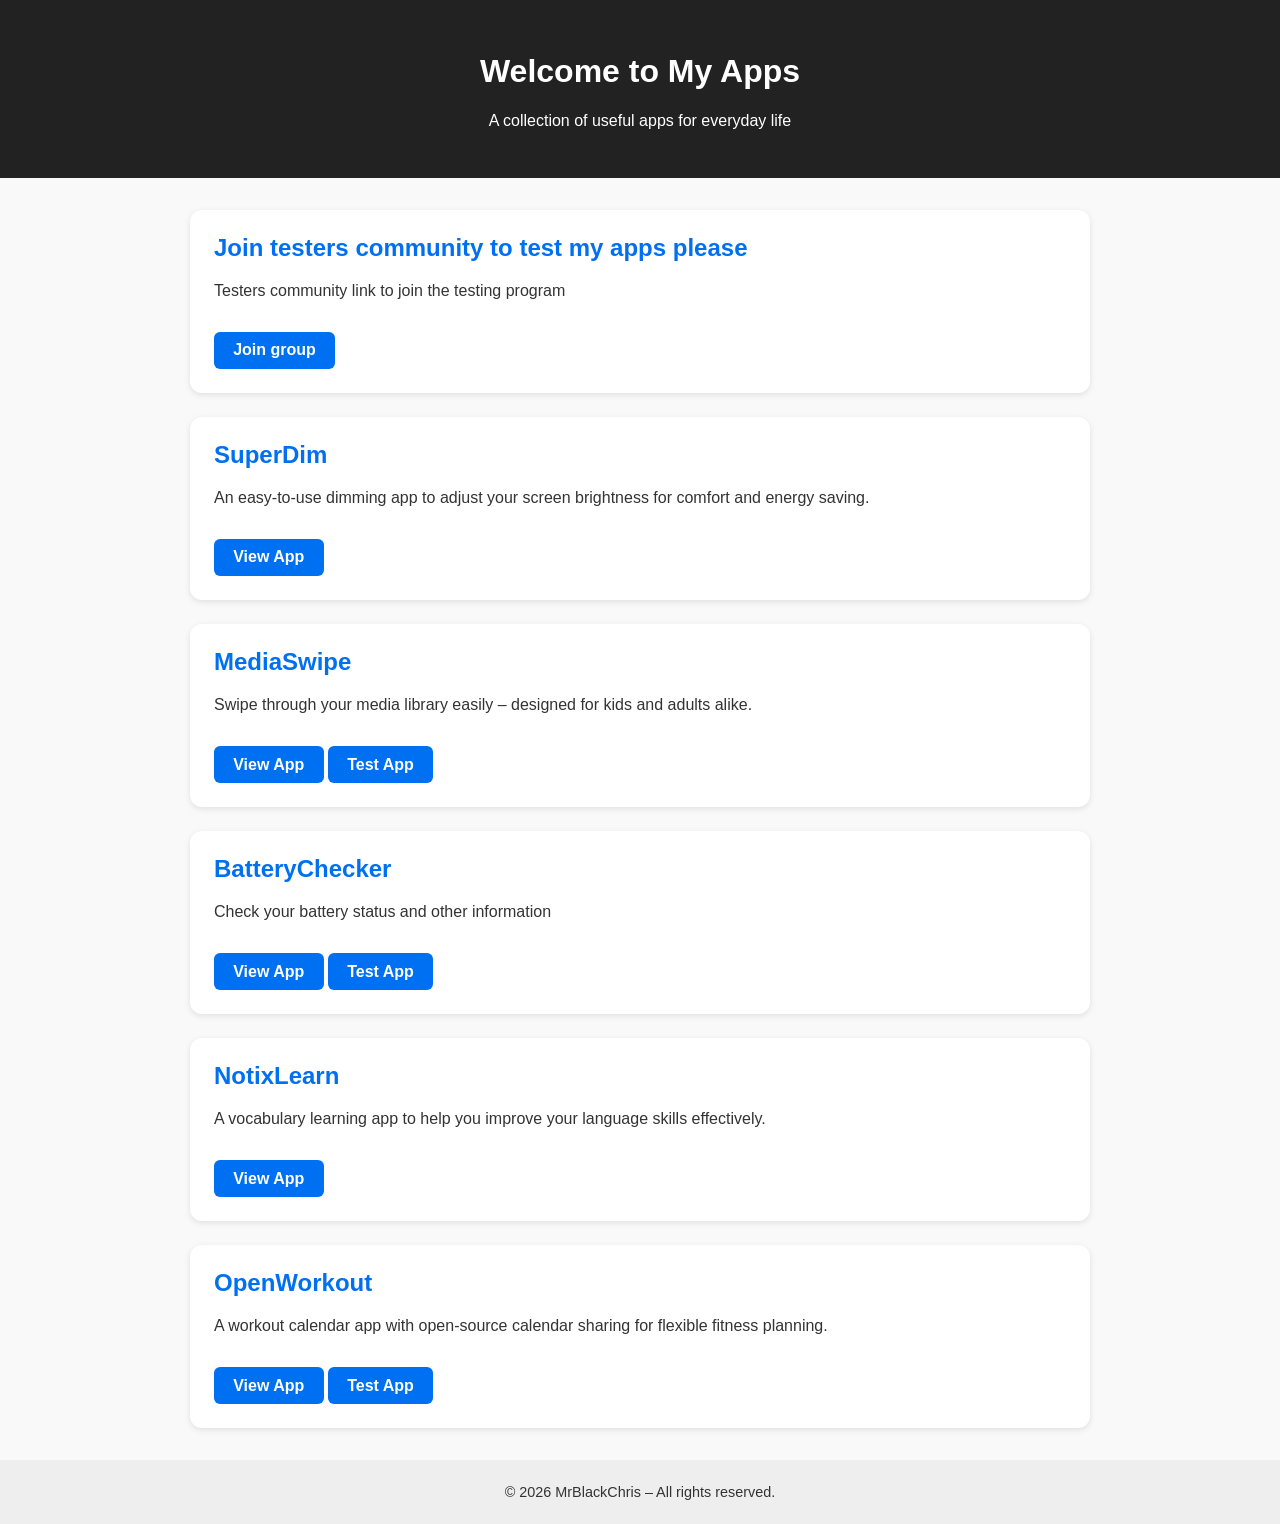
==== index.html @ f2c37a49 "Updated links" ====
<!DOCTYPE html>
<html lang="en">
<head>
  <meta charset="UTF-8">
  <meta name="viewport" content="width=device-width, initial-scale=1.0">
  <title>MrBlackChris Apps</title>
  <style>
    body {
      font-family: Arial, sans-serif;
      margin: 0;
      padding: 0;
      background: #f9f9f9;
      color: #333;
    }
    header {
      background: #222;
      color: white;
      text-align: center;
      padding: 2rem 1rem;
    }
    main {
      max-width: 900px;
      margin: 2rem auto;
      padding: 0 1rem;
    }
    .app {
      background: white;
      border-radius: 12px;
      padding: 1.5rem;
      margin-bottom: 1.5rem;
      box-shadow: 0 2px 6px rgba(0,0,0,0.1);
    }
    .app h2 {
      margin-top: 0;
      color: #0070f3;
    }
    a.button {
      display: inline-block;
      margin-top: 1rem;
      padding: 0.6rem 1.2rem;
      background: #0070f3;
      color: white;
      text-decoration: none;
      border-radius: 6px;
      font-weight: bold;
      transition: background 0.3s;
    }
    a.button:hover {
      background: #0057c2;
    }
    footer {
      text-align: center;
      padding: 1.5rem;
      margin-top: 2rem;
      font-size: 0.9rem;
      background: #eee;
    }
  </style>
</head>
<body>
  <header>
    <h1>Welcome to My Apps</h1>
    <p>A collection of useful apps for everyday life</p>
  </header>
  <main>
    <div class="app">
      <h2>Join testers community to test my apps please</h2>
      <p>Testers community link to join the testing program</p>
      <a class="button" href="https://groups.google.com/g/testers-community" target="_blank">Join group</a>
    </div>
    
    <div class="app">
      <h2>SuperDim</h2>
      <p>An easy-to-use dimming app to adjust your screen brightness for comfort and energy saving.</p>
      <a class="button" href="https://play.google.com/store/apps/details?id=com.superdim" target="_blank">View App</a>
    </div>

    <div class="app">
      <h2>MediaSwipe</h2>
      <p>Swipe through your media library easily – designed for kids and adults alike.</p>
      <a class="button" href="https://play.google.com/store/apps/details?id=com.mediaswipe" target="_blank">View App</a>
      <a class="button" href="https://play.google.com/apps/testing/com.mediaswipe" target="_blank">Test App</a>
    </div>

    <div class="app">
      <h2>BatteryChecker</h2>
      <p>Check your battery status and other information</p>
      <a class="button" href="https://play.google.com/store/apps/details?id=de.batterychecker" target="_blank">View App</a>
      <a class="button" href="https://play.google.com/apps/testing/de.batterychecker" target="_blank">Test App</a>
    </div>

    <div class="app">
      <h2>NotixLearn</h2>
      <p>A vocabulary learning app to help you improve your language skills effectively.</p>
      <a class="button" href="https://play.google.com/store/apps/details?id=com.notixlearn.app" target="_blank">View App</a>
    </div>

    <div class="app">
      <h2>OpenWorkout</h2>
      <p>A workout calendar app with open-source calendar sharing for flexible fitness planning.</p>
      <a class="button" href="https://play.google.com/store/apps/details?id=com.openworkout.app" target="_blank">View App</a>
      <a class="button" href="https://play.google.com/apps/testing/com.openworkout.app">Test App</a>
    </div>
    
  </main>
  <footer>
    &copy; 2026 MrBlackChris – All rights reserved.
  </footer>
</body>
</html>
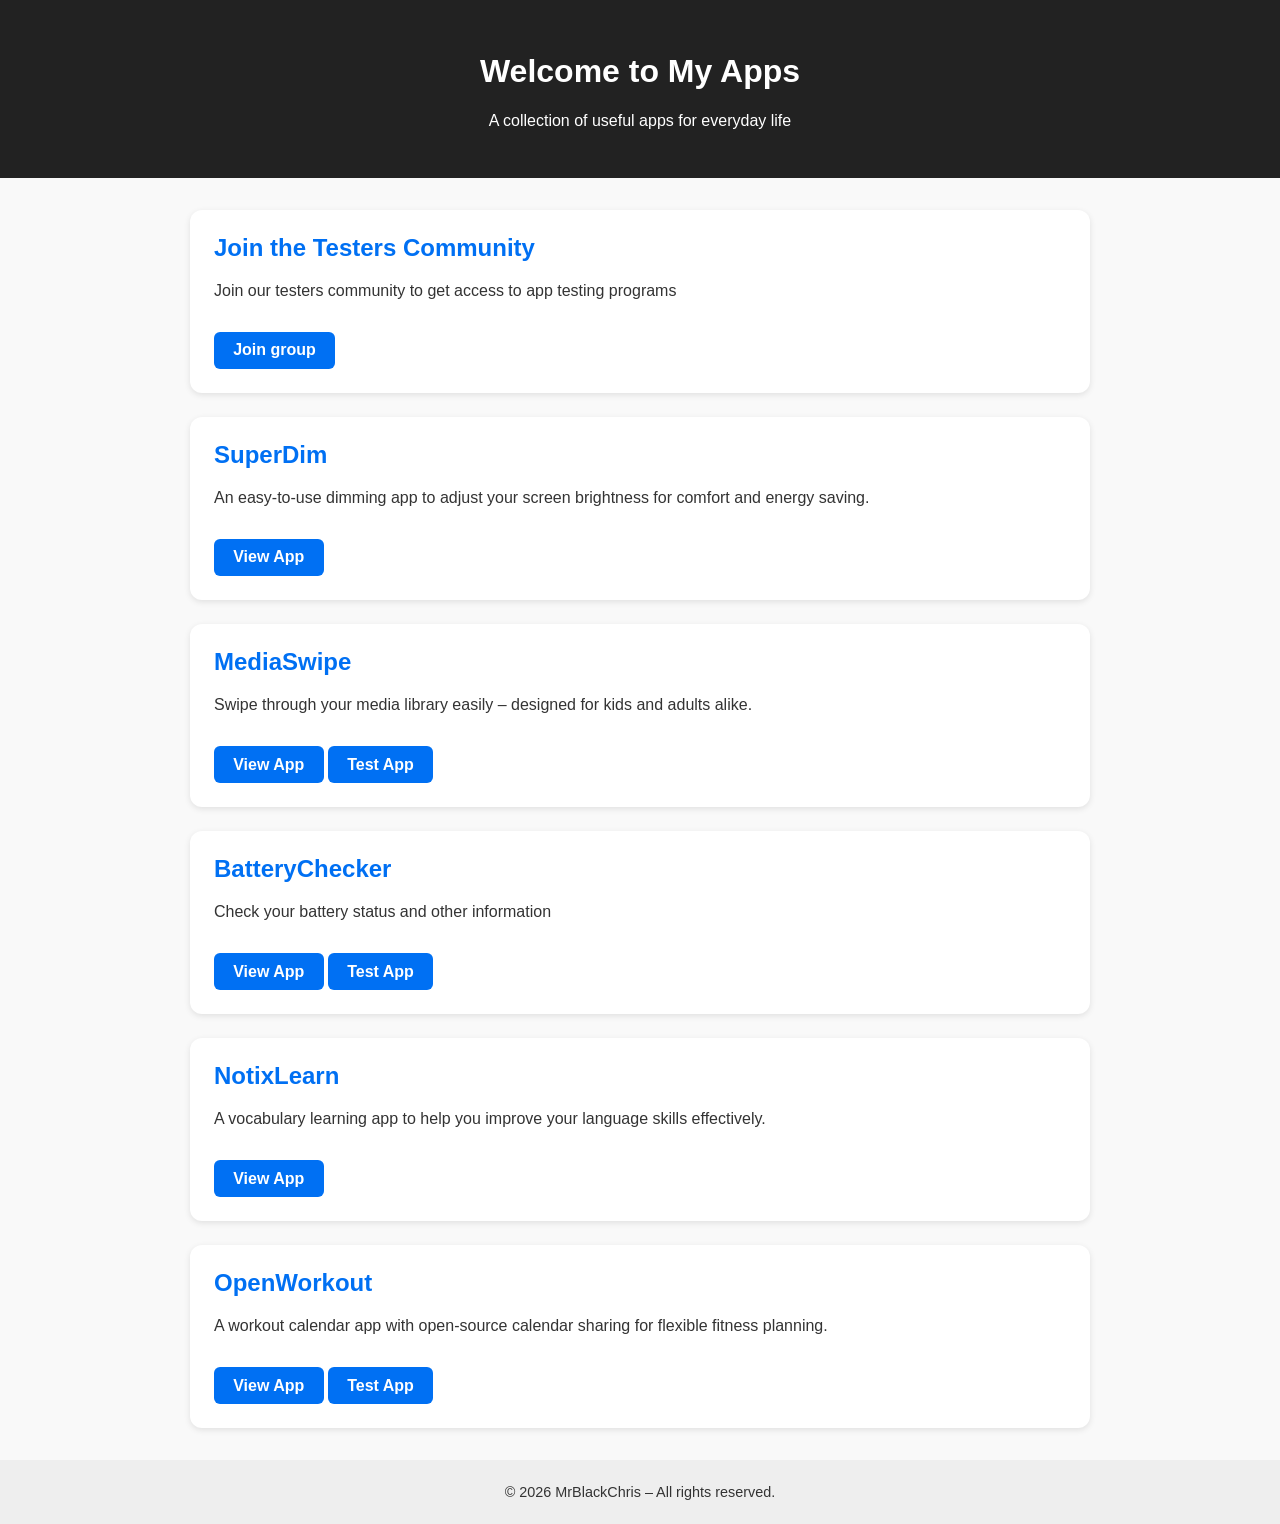
==== commit 6ae21d10: "Update Testers Community section text" ====
--- a/index.html
+++ b/index.html
@@ -64,8 +64,8 @@
   </header>
   <main>
     <div class="app">
-      <h2>Join testers community to test my apps please</h2>
-      <p>Testers community link to join the testing program</p>
+      <h2>Join the Testers Community</h2>
+      <p>Join our testers community to get access to app testing programs</p>
       <a class="button" href="https://groups.google.com/g/testers-community" target="_blank">Join group</a>
     </div>
     
@@ -99,7 +99,7 @@
       <h2>OpenWorkout</h2>
       <p>A workout calendar app with open-source calendar sharing for flexible fitness planning.</p>
       <a class="button" href="https://play.google.com/store/apps/details?id=com.openworkout.app" target="_blank">View App</a>
-      <a class="button" href="https://play.google.com/apps/testing/com.openworkout.app">Test App</a>
+      <a class="button" href="https://play.google.com/apps/testing/com.openworkout.app" target="_blank">Test App</a>
     </div>
     
   </main>
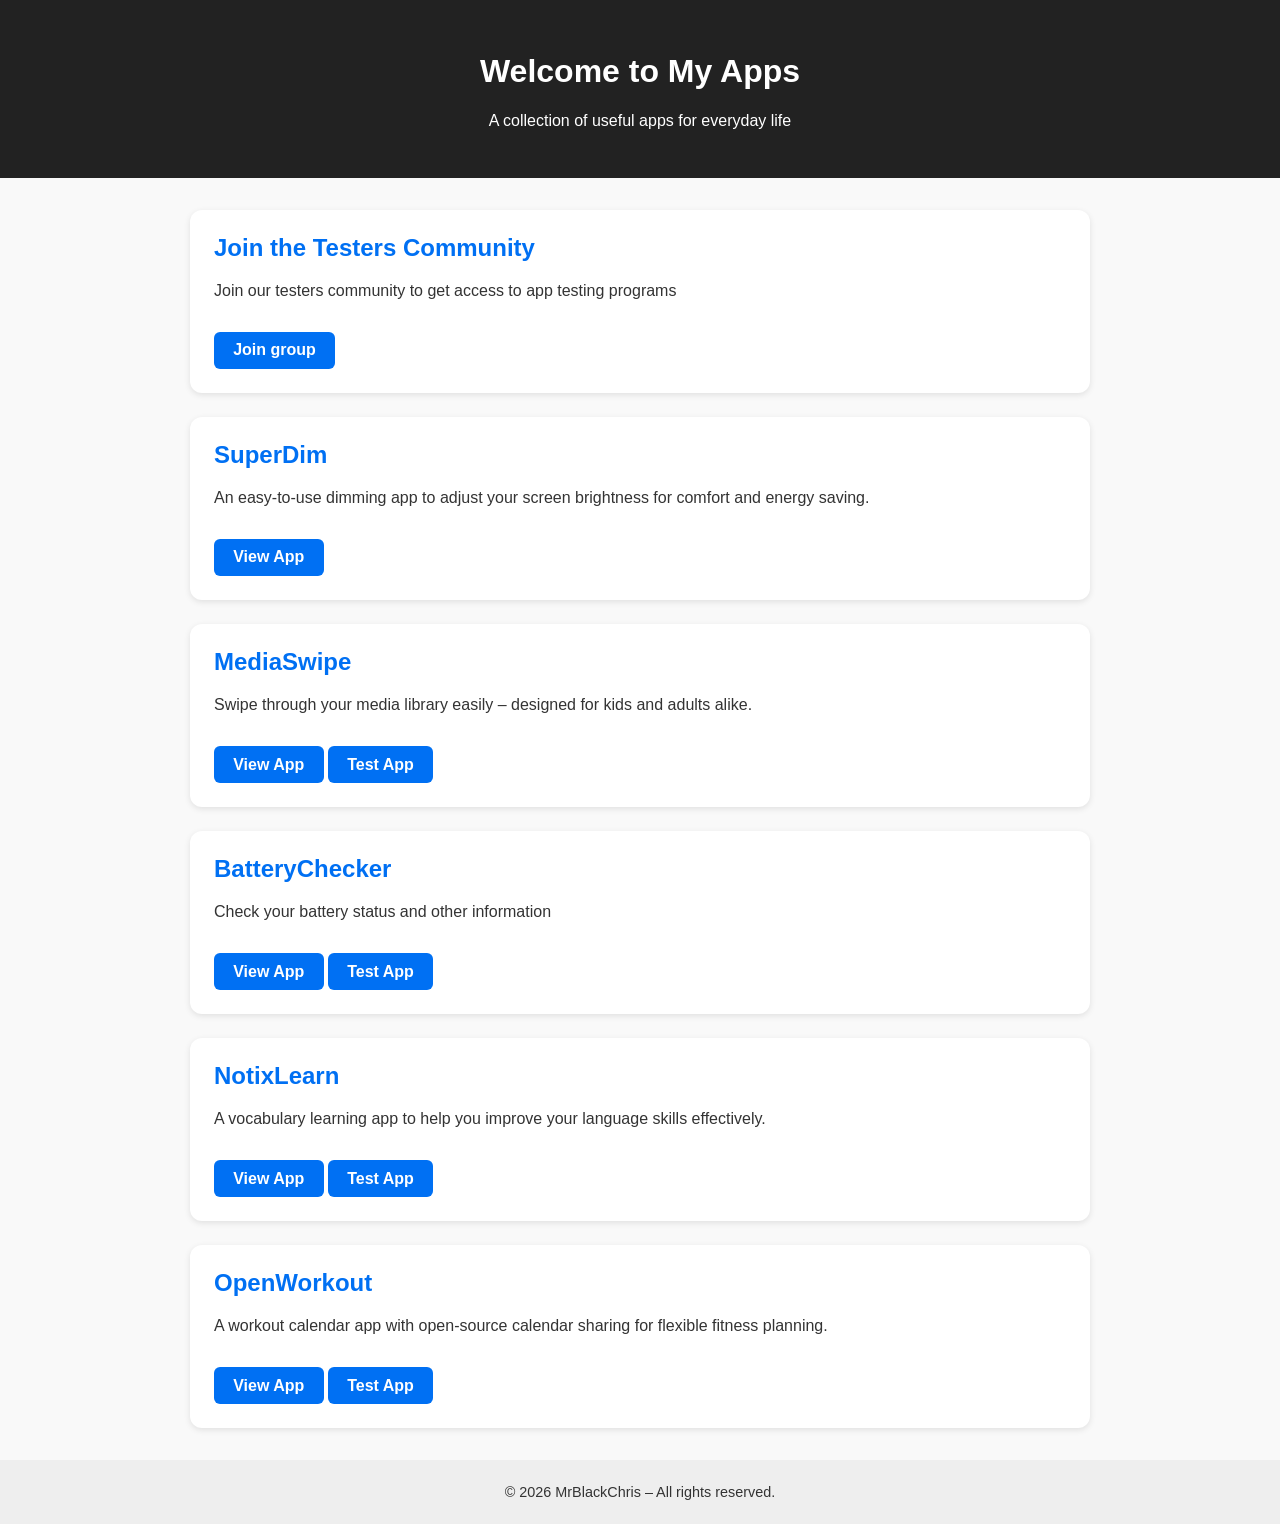
==== commit a40a6e1c: "Add link to test version of NotixLearn app" ====
--- a/index.html
+++ b/index.html
@@ -93,6 +93,7 @@
       <h2>NotixLearn</h2>
       <p>A vocabulary learning app to help you improve your language skills effectively.</p>
       <a class="button" href="https://play.google.com/store/apps/details?id=com.notixlearn.app" target="_blank">View App</a>
+      <a class="button" href="https://play.google.com/apps/testing/com.notixlearn.app" target="_blank">Test App</a>
     </div>
 
     <div class="app">
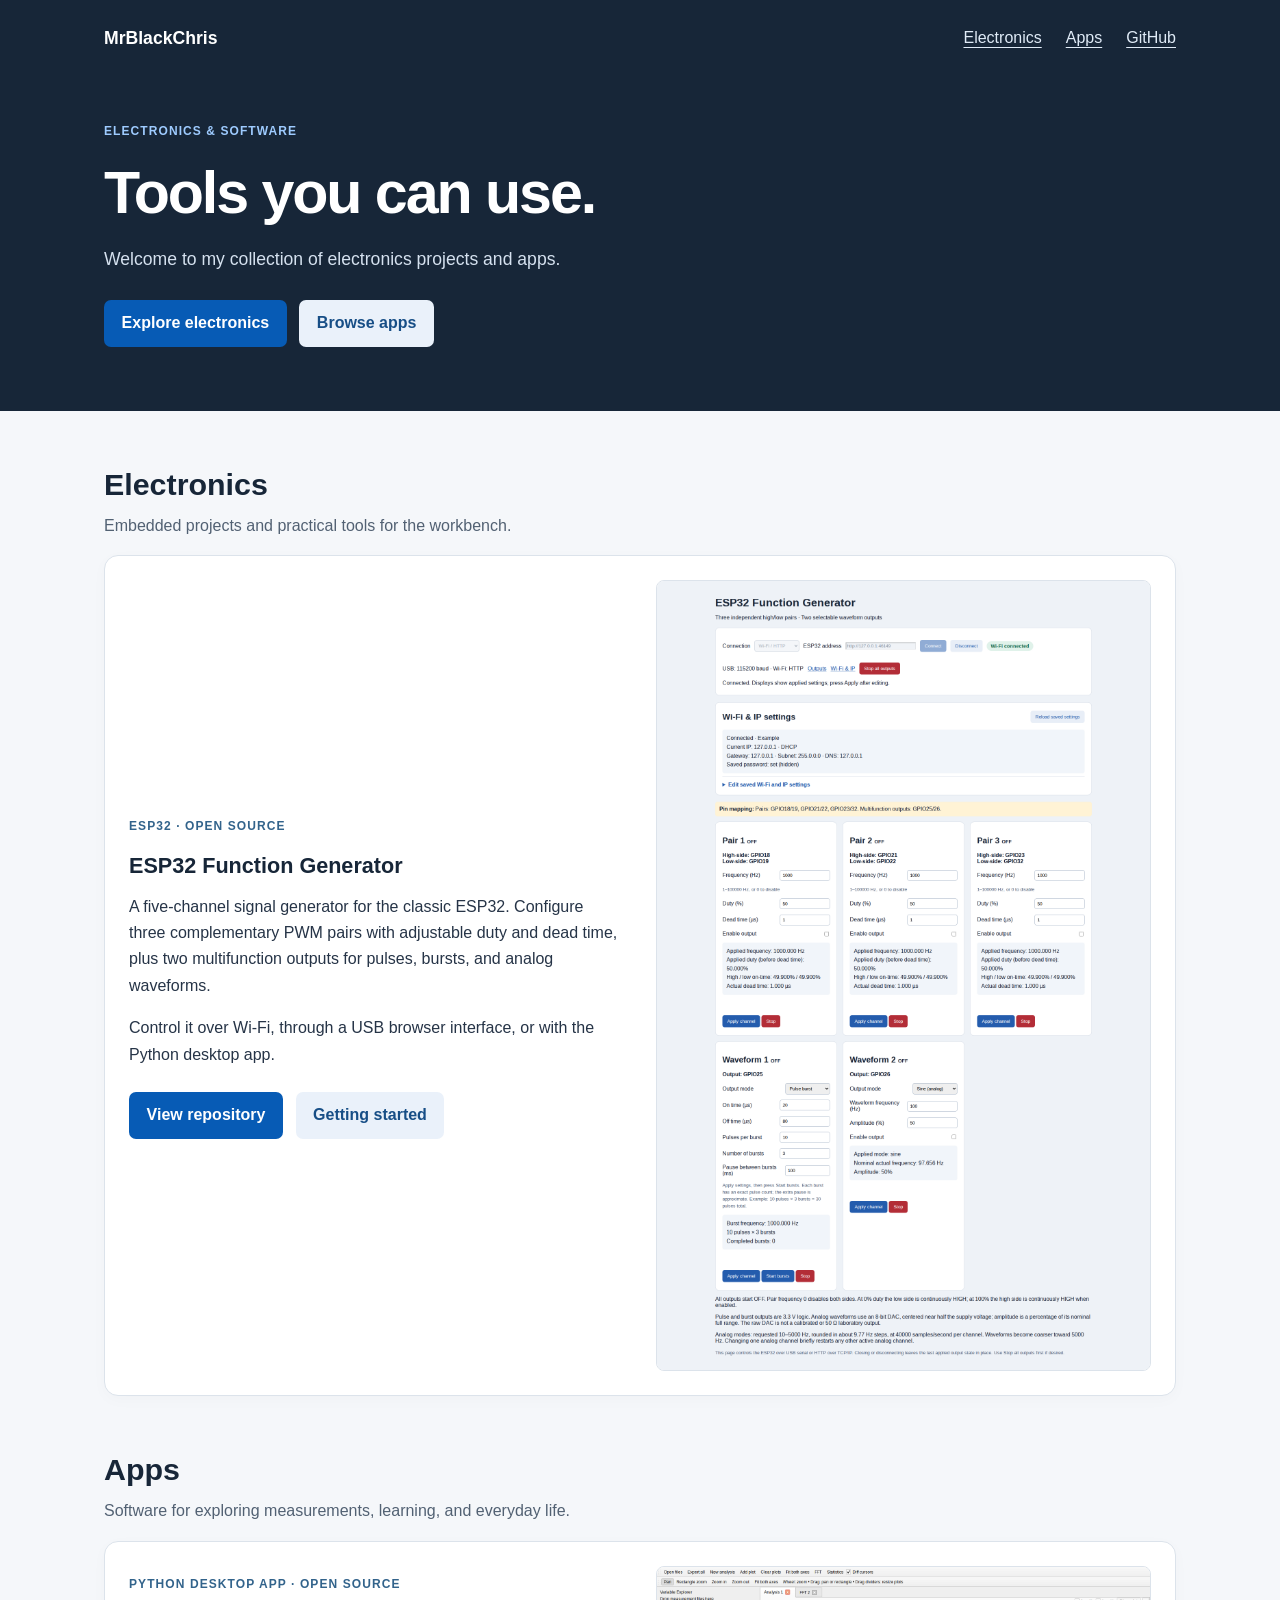
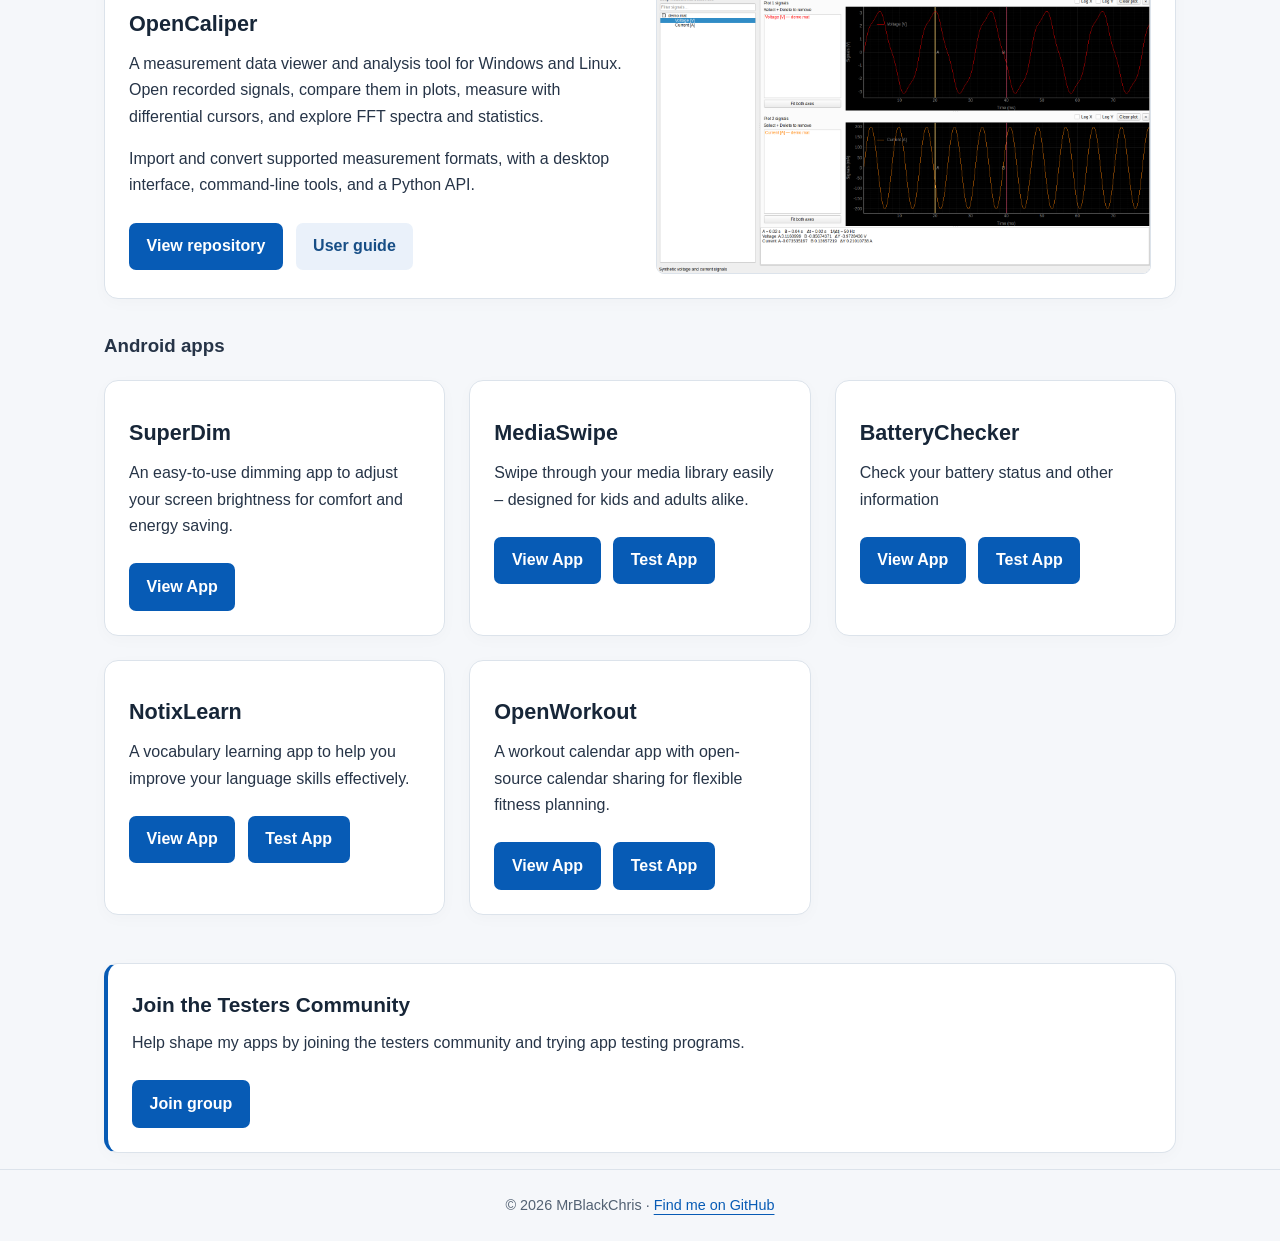
==== commit 94290d59: "Added programs and updated page" ====
--- a/index.html
+++ b/index.html
@@ -3,109 +3,144 @@
 <head>
   <meta charset="UTF-8">
   <meta name="viewport" content="width=device-width, initial-scale=1.0">
-  <title>MrBlackChris Apps</title>
+  <meta name="description" content="Electronics projects and useful apps by MrBlackChris. Explore the ESP32 Function Generator, OpenCaliper signal analysis tool, and Android apps.">
+  <title>MrBlackChris | Electronics &amp; Apps</title>
   <style>
-    body {
-      font-family: Arial, sans-serif;
-      margin: 0;
-      padding: 0;
-      background: #f9f9f9;
-      color: #333;
-    }
-    header {
-      background: #222;
-      color: white;
-      text-align: center;
-      padding: 2rem 1rem;
-    }
-    main {
-      max-width: 900px;
-      margin: 2rem auto;
-      padding: 0 1rem;
-    }
-    .app {
-      background: white;
-      border-radius: 12px;
-      padding: 1.5rem;
-      margin-bottom: 1.5rem;
-      box-shadow: 0 2px 6px rgba(0,0,0,0.1);
-    }
-    .app h2 {
-      margin-top: 0;
-      color: #0070f3;
-    }
-    a.button {
-      display: inline-block;
-      margin-top: 1rem;
-      padding: 0.6rem 1.2rem;
-      background: #0070f3;
-      color: white;
-      text-decoration: none;
-      border-radius: 6px;
-      font-weight: bold;
-      transition: background 0.3s;
-    }
-    a.button:hover {
-      background: #0057c2;
-    }
-    footer {
-      text-align: center;
-      padding: 1.5rem;
-      margin-top: 2rem;
-      font-size: 0.9rem;
-      background: #eee;
-    }
+    * { box-sizing: border-box; }
+    html { scroll-behavior: smooth; }
+    body { margin: 0; font-family: Arial, sans-serif; line-height: 1.65; background: #f5f7fa; color: #263447; }
+    a { color: #075bb5; text-underline-offset: 4px; }
+    a:focus-visible { outline: 3px solid #c87900; outline-offset: 5px; }
+    .container { max-width: 1120px; margin: auto; padding: 0 1.5rem; }
+    header { background: #172638; color: white; }
+    .topbar { display: flex; align-items: center; justify-content: space-between; flex-wrap: wrap; gap: 1rem; padding-top: 1.5rem; }
+    .brand { color: white; text-decoration: none; font-weight: bold; font-size: 1.1rem; }
+    nav { display: flex; flex-wrap: wrap; gap: 1.5rem; }
+    nav a { color: #e0ebf7; }
+    .hero { padding: 4rem 0; max-width: 760px; }
+    .eyebrow, .tag { text-transform: uppercase; letter-spacing: .09em; font-size: .75rem; font-weight: bold; }
+    .eyebrow { color: #9ecbff; }
+    h1 { font-size: clamp(2.2rem, 6vw, 3.7rem); line-height: 1.15; margin: 1rem 0; letter-spacing: -.035em; }
+    .hero p { color: #d5e1ef; font-size: 1.1rem; }
+    main { padding-top: 1rem; padding-bottom: 2rem; }
+    section { margin: 3rem 0; scroll-margin-top: 1.5rem; }
+    h2 { font-size: 1.9rem; color: #172638; margin-bottom: .25rem; }
+    .section-intro { margin-top: 0; color: #526173; }
+    .grid { display: grid; grid-template-columns: repeat(auto-fit, minmax(min(100%, 300px), 1fr)); gap: 1.5rem; }
+    .card { background: white; border: 1px solid #dce3eb; border-radius: 14px; padding: 1.5rem; box-shadow: 0 4px 16px #17263806; }
+    .card h3 { font-size: 1.35rem; color: #172638; margin: .6rem 0; }
+    .card p { margin-top: .5rem; }
+    .tag { color: #32638b; }
+    .featured { display: grid; grid-template-columns: 1fr 1fr; gap: 2rem; align-items: center; }
+    .preview { display: block; border-radius: 8px; overflow: hidden; border: 1px solid #dce3eb; background: #eef2f6; }
+    .preview img { display: block; width: 100%; height: auto; }
+    .button { display: inline-block; margin: .5rem .5rem 0 0; padding: .65rem 1.1rem; border-radius: 7px; background: #075bb5; color: white; text-decoration: none; font-weight: bold; }
+    .button:hover { background: #06478d; }
+    .secondary { background: #eaf1fa; color: #174e86; }
+    .secondary:hover { background: #dae7f6; }
+    .community { margin: 3rem 0 1rem; border-left: 4px solid #075bb5; }
+    .community h2 { font-size: 1.3rem; margin-top: 0; }
+    footer { border-top: 1px solid #dce3eb; padding: 1.5rem; text-align: center; font-size: .9rem; color: #526173; }
+    .skip-link { position: absolute; top: -5rem; left: 1rem; padding: .75rem; background: white; }
+    .skip-link:focus { top: 1rem; }
+    @media (max-width: 700px) { .featured { grid-template-columns: 1fr; gap: 1.5rem; } .hero { padding: 2.5rem 0; } nav { gap: 1rem; } }
+    @media (prefers-reduced-motion: reduce) { html { scroll-behavior: auto; } }
   </style>
 </head>
 <body>
+  <a class="skip-link" href="#main">Skip to content</a>
   <header>
-    <h1>Welcome to My Apps</h1>
-    <p>A collection of useful apps for everyday life</p>
+    <div class="container">
+      <div class="topbar">
+        <a class="brand" href="./">MrBlackChris</a>
+        <nav aria-label="Main navigation">
+          <a href="#electronics">Electronics</a>
+          <a href="#apps">Apps</a>
+          <a href="https://github.com/mrblackchris">GitHub</a>
+        </nav>
+      </div>
+      <div class="hero">
+        <span class="eyebrow">Electronics &amp; software</span>
+        <h1>Tools you can use.</h1>
+        <p>Welcome to my collection of electronics projects and apps.</p>
+        <a class="button" href="#electronics">Explore electronics</a>
+        <a class="button secondary" href="#apps">Browse apps</a>
+      </div>
+    </div>
   </header>
-  <main>
-    <div class="app">
-      <h2>Join the Testers Community</h2>
-      <p>Join our testers community to get access to app testing programs</p>
-      <a class="button" href="https://groups.google.com/g/testers-community" target="_blank">Join group</a>
-    </div>
-    
-    <div class="app">
-      <h2>SuperDim</h2>
+  <main id="main" class="container">
+    <section id="electronics" aria-labelledby="electronics-title">
+      <h2 id="electronics-title">Electronics</h2>
+      <p class="section-intro">Embedded projects and practical tools for the workbench.</p>
+      <article class="card featured">
+        <div>
+          <span class="tag">ESP32 &middot; Open source</span>
+          <h3>ESP32 Function Generator</h3>
+          <p>A five-channel signal generator for the classic ESP32. Configure three complementary PWM pairs with adjustable duty and dead time, plus two multifunction outputs for pulses, bursts, and analog waveforms.</p>
+          <p>Control it over Wi-Fi, through a USB browser interface, or with the Python desktop app.</p>
+          <a class="button" href="https://github.com/mrblackchris/Esp32FunctionGenerator">View repository</a>
+          <a class="button secondary" href="https://github.com/mrblackchris/Esp32FunctionGenerator/blob/HEAD/docs/GETTING_STARTED.md">Getting started</a>
+        </div>
+        <a class="preview" href="assets/images/esp32-function-generator.png" aria-label="View ESP32 Function Generator screenshot at full size">
+          <img src="assets/images/esp32-function-generator.png" alt="ESP32 Function Generator interface with PWM pairs, multifunction outputs, and network settings" loading="lazy">
+        </a>
+      </article>
+    </section>
+    <section id="apps" aria-labelledby="apps-title">
+      <h2 id="apps-title">Apps</h2>
+      <p class="section-intro">Software for exploring measurements, learning, and everyday life.</p>
+      <article class="card featured">
+        <div>
+          <span class="tag">Python desktop app &middot; Open source</span>
+          <h3>OpenCaliper</h3>
+          <p>A measurement data viewer and analysis tool for Windows and Linux. Open recorded signals, compare them in plots, measure with differential cursors, and explore FFT spectra and statistics.</p>
+          <p>Import and convert supported measurement formats, with a desktop interface, command-line tools, and a Python API.</p>
+          <a class="button" href="https://github.com/mrblackchris/opencaliper">View repository</a>
+          <a class="button secondary" href="https://github.com/mrblackchris/opencaliper/blob/HEAD/docs/USER_GUIDE.md">User guide</a>
+        </div>
+        <a class="preview" href="assets/images/opencaliper.png" aria-label="View OpenCaliper screenshot at full size">
+          <img src="assets/images/opencaliper.png" alt="OpenCaliper workspace displaying example signals and measurement analysis plots" loading="lazy">
+        </a>
+      </article>
+      <h3 style="margin-top: 2rem">Android apps</h3>
+      <div class="grid">
+    <article class="card">
+      <h3>SuperDim</h3>
       <p>An easy-to-use dimming app to adjust your screen brightness for comfort and energy saving.</p>
-      <a class="button" href="https://play.google.com/store/apps/details?id=com.superdim" target="_blank">View App</a>
-    </div>
-
-    <div class="app">
-      <h2>MediaSwipe</h2>
+      <a class="button" href="https://play.google.com/store/apps/details?id=com.superdim" target="_blank" rel="noopener noreferrer">View App</a>
+    </article>
+    <article class="card">
+      <h3>MediaSwipe</h3>
       <p>Swipe through your media library easily – designed for kids and adults alike.</p>
-      <a class="button" href="https://play.google.com/store/apps/details?id=com.mediaswipe" target="_blank">View App</a>
-      <a class="button" href="https://play.google.com/apps/testing/com.mediaswipe" target="_blank">Test App</a>
-    </div>
-
-    <div class="app">
-      <h2>BatteryChecker</h2>
+      <a class="button" href="https://play.google.com/store/apps/details?id=com.mediaswipe" target="_blank" rel="noopener noreferrer">View App</a>
+      <a class="button" href="https://play.google.com/apps/testing/com.mediaswipe" target="_blank" rel="noopener noreferrer">Test App</a>
+    </article>
+    <article class="card">
+      <h3>BatteryChecker</h3>
       <p>Check your battery status and other information</p>
-      <a class="button" href="https://play.google.com/store/apps/details?id=de.batterychecker" target="_blank">View App</a>
-      <a class="button" href="https://play.google.com/apps/testing/de.batterychecker" target="_blank">Test App</a>
-    </div>
-
-    <div class="app">
-      <h2>NotixLearn</h2>
+      <a class="button" href="https://play.google.com/store/apps/details?id=de.batterychecker" target="_blank" rel="noopener noreferrer">View App</a>
+      <a class="button" href="https://play.google.com/apps/testing/de.batterychecker" target="_blank" rel="noopener noreferrer">Test App</a>
+    </article>
+    <article class="card">
+      <h3>NotixLearn</h3>
       <p>A vocabulary learning app to help you improve your language skills effectively.</p>
-      <a class="button" href="https://play.google.com/store/apps/details?id=com.notixlearn.app" target="_blank">View App</a>
-      <a class="button" href="https://play.google.com/apps/testing/com.notixlearn.app" target="_blank">Test App</a>
-    </div>
-
-    <div class="app">
-      <h2>OpenWorkout</h2>
+      <a class="button" href="https://play.google.com/store/apps/details?id=com.notixlearn.app" target="_blank" rel="noopener noreferrer">View App</a>
+      <a class="button" href="https://play.google.com/apps/testing/com.notixlearn.app" target="_blank" rel="noopener noreferrer">Test App</a>
+    </article>
+    <article class="card">
+      <h3>OpenWorkout</h3>
       <p>A workout calendar app with open-source calendar sharing for flexible fitness planning.</p>
-      <a class="button" href="https://play.google.com/store/apps/details?id=com.openworkout.app" target="_blank">View App</a>
-      <a class="button" href="https://play.google.com/apps/testing/com.openworkout.app" target="_blank">Test App</a>
-    </div>
-    
+      <a class="button" href="https://play.google.com/store/apps/details?id=com.openworkout.app" target="_blank" rel="noopener noreferrer">View App</a>
+      <a class="button" href="https://play.google.com/apps/testing/com.openworkout.app" target="_blank" rel="noopener noreferrer">Test App</a>
+    </article>
+      </div>
+    </section>
+    <aside class="card community" aria-labelledby="community-title">
+      <h2 id="community-title">Join the Testers Community</h2>
+      <p>Help shape my apps by joining the testers community and trying app testing programs.</p>
+      <a class="button" href="https://groups.google.com/g/testers-community" target="_blank" rel="noopener noreferrer">Join group</a>
+    </aside>
   </main>
-  <footer>
-    &copy; 2026 MrBlackChris – All rights reserved.
-  </footer>
+  <footer>&copy; 2026 MrBlackChris &middot; <a href="https://github.com/mrblackchris">Find me on GitHub</a></footer>
 </body>
 </html>
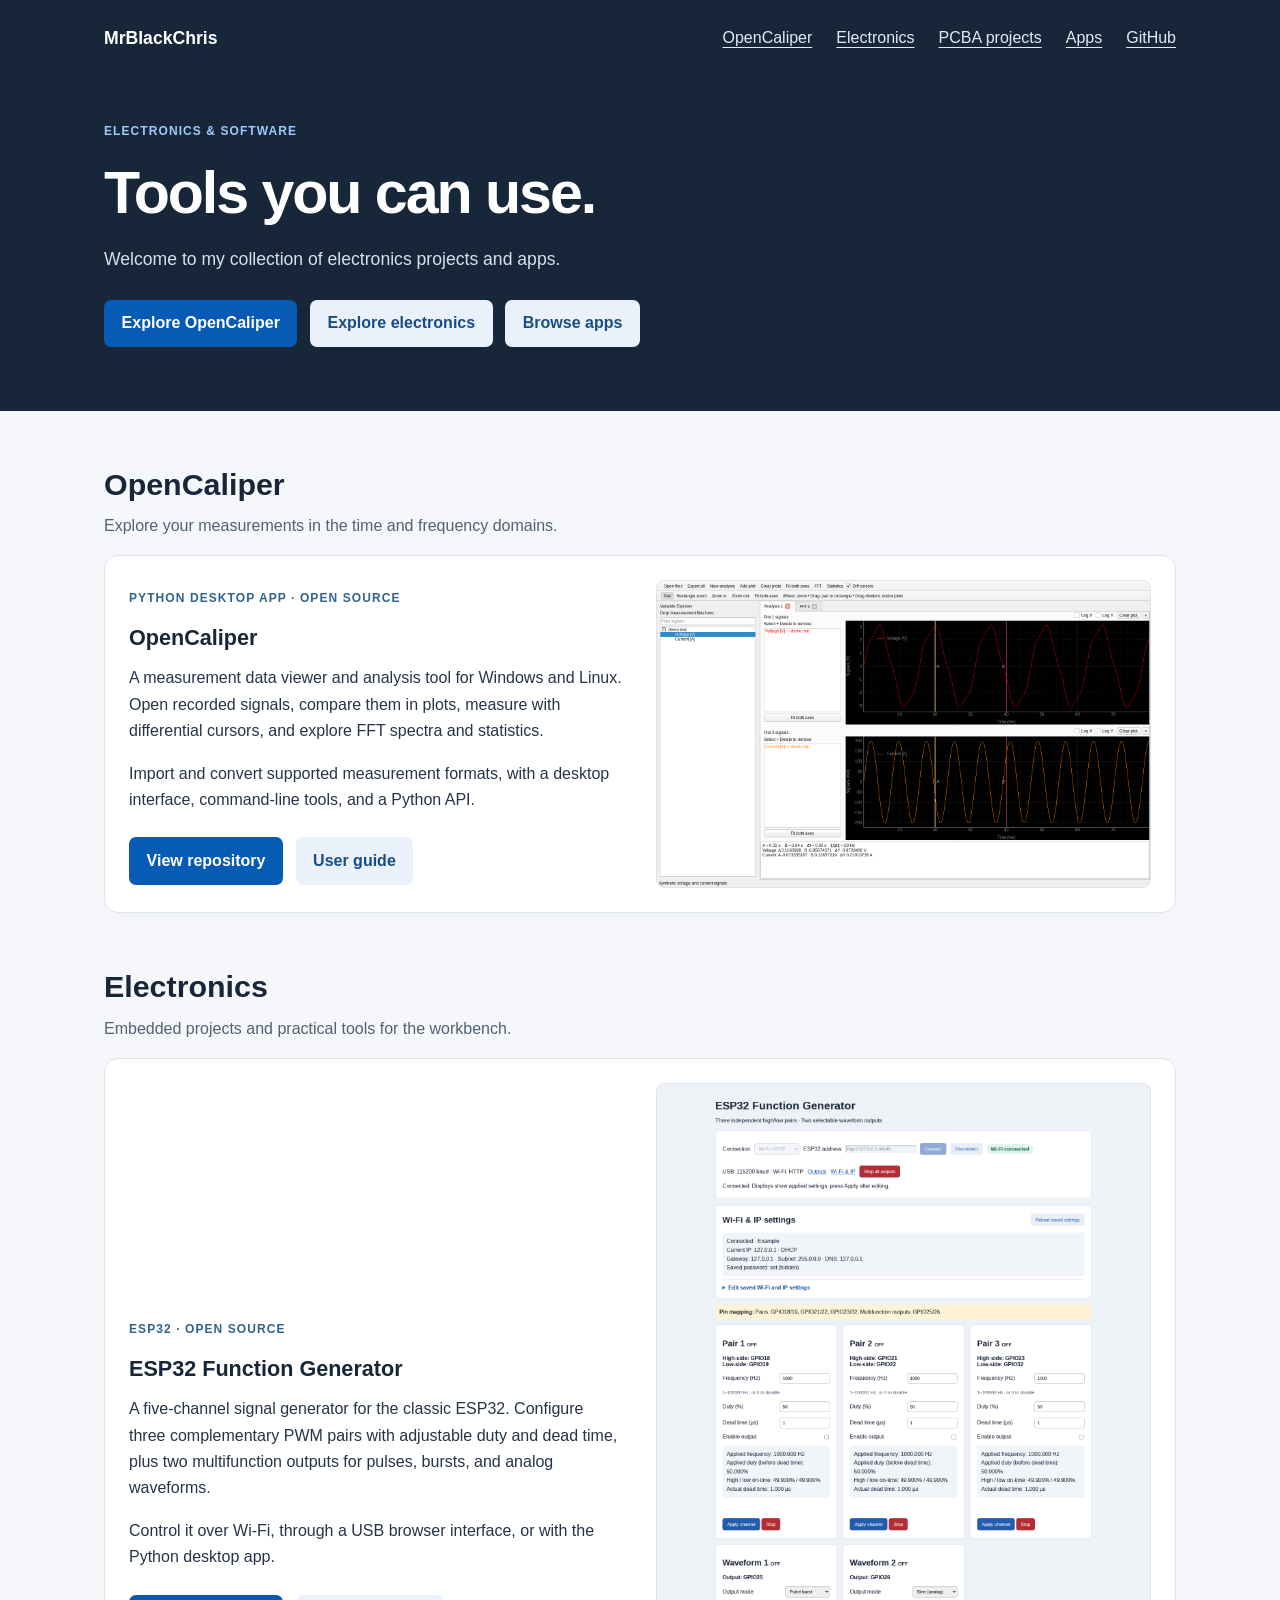
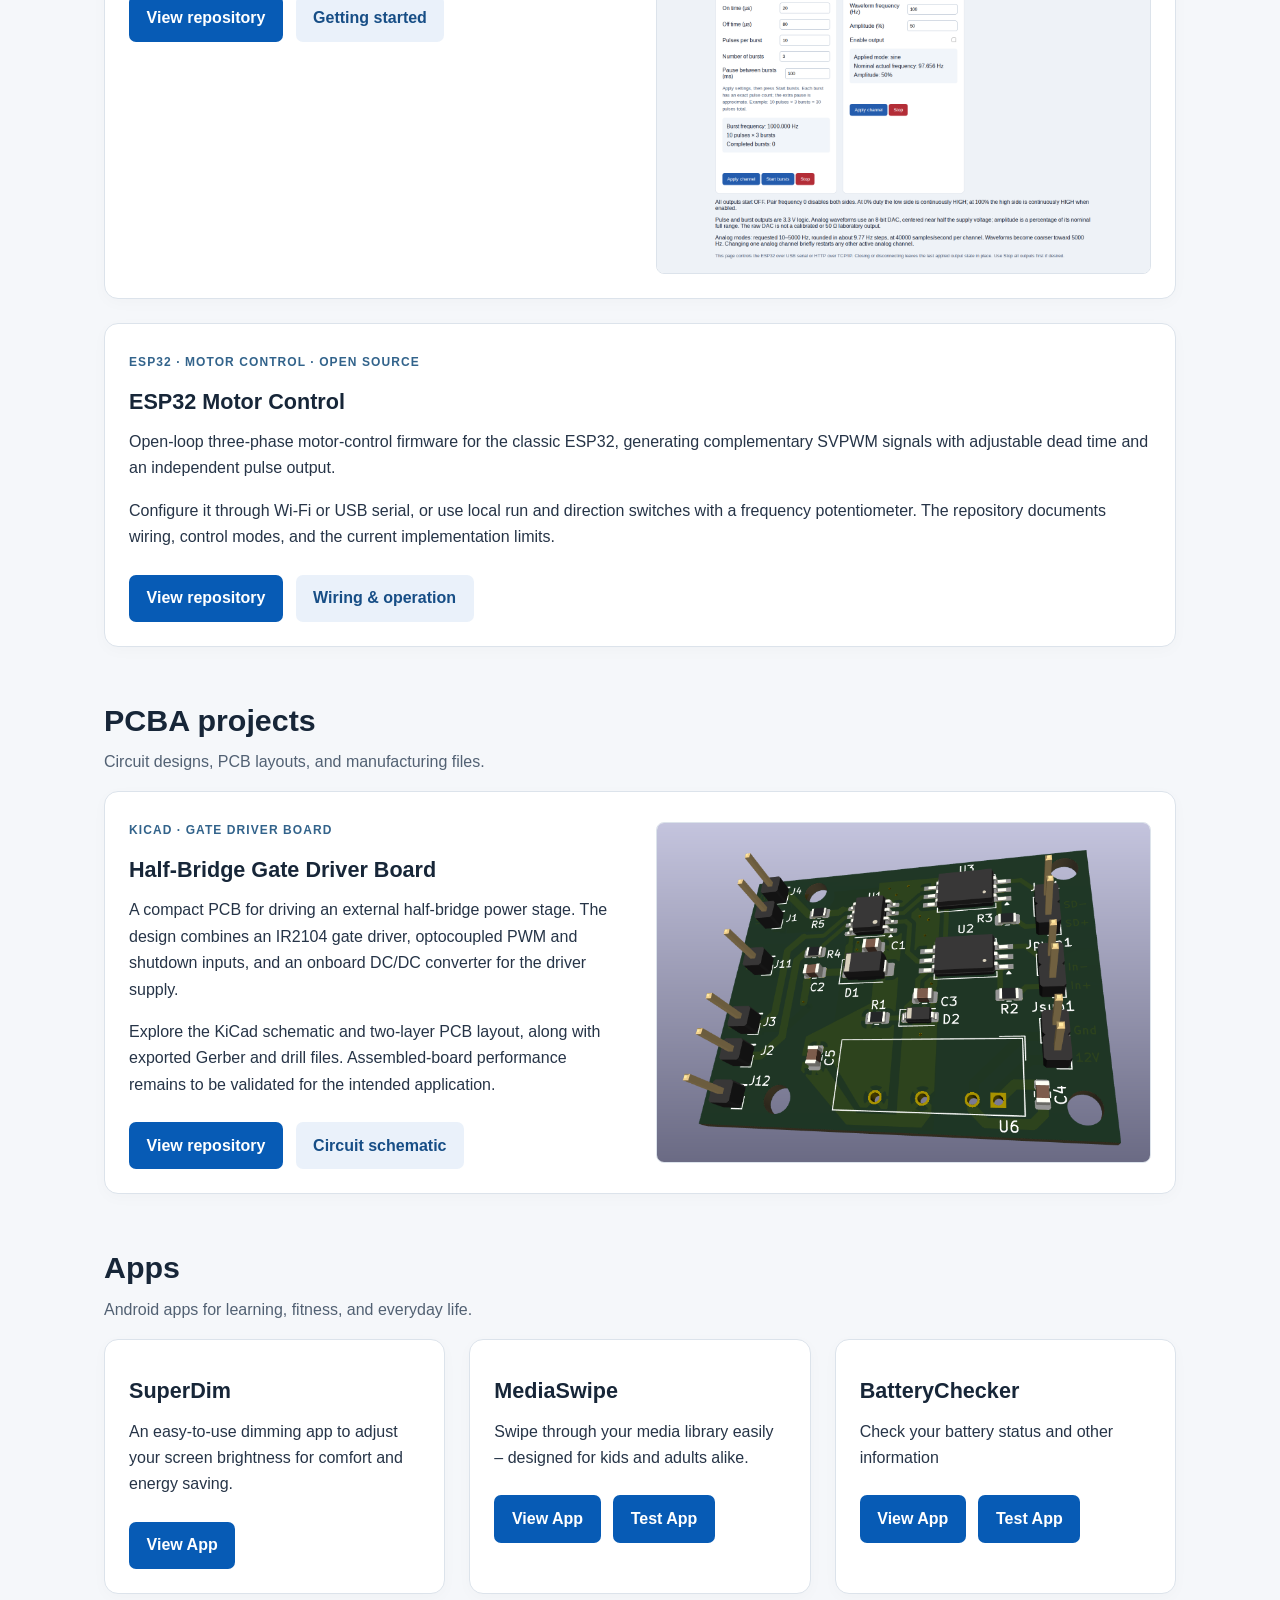
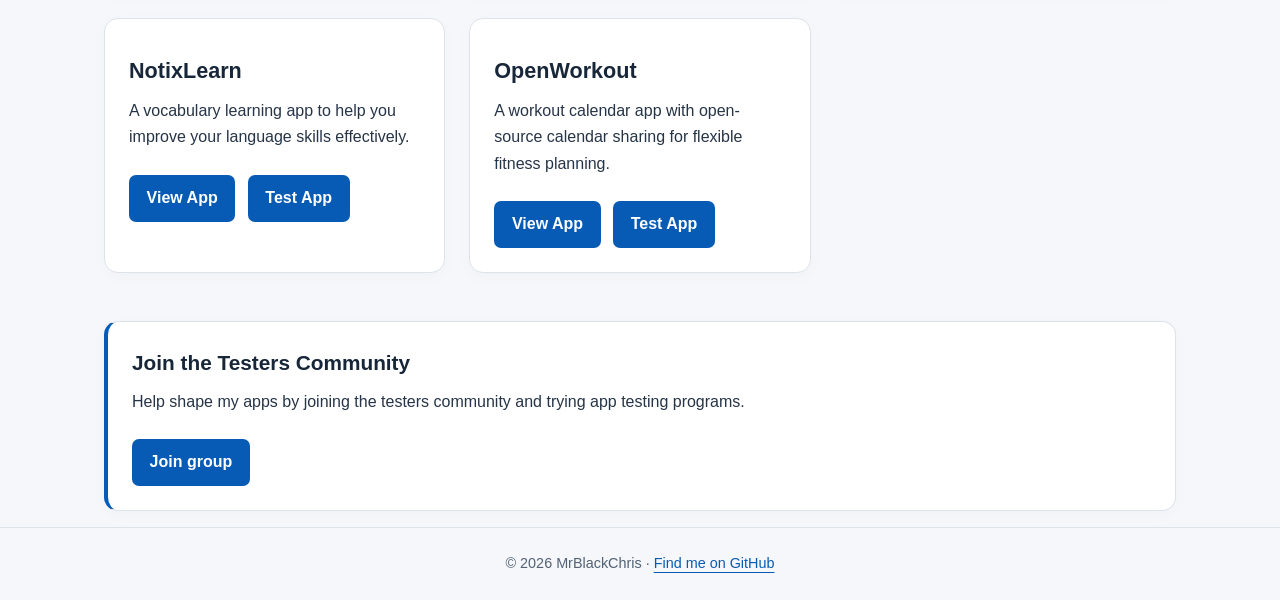
==== commit d4031721: "updated new programs and apps" ====
--- a/index.html
+++ b/index.html
@@ -3,7 +3,7 @@
 <head>
   <meta charset="UTF-8">
   <meta name="viewport" content="width=device-width, initial-scale=1.0">
-  <meta name="description" content="Electronics projects and useful apps by MrBlackChris. Explore the ESP32 Function Generator, OpenCaliper signal analysis tool, and Android apps.">
+  <meta name="description" content="Electronics projects and useful apps by MrBlackChris. Explore OpenCaliper, ESP32 function generation and motor control, PCBA designs, and Android apps.">
   <title>MrBlackChris | Electronics &amp; Apps</title>
   <style>
     * { box-sizing: border-box; }
@@ -32,6 +32,7 @@
     .card p { margin-top: .5rem; }
     .tag { color: #32638b; }
     .featured { display: grid; grid-template-columns: 1fr 1fr; gap: 2rem; align-items: center; }
+    .motor-project { margin-top: 1.5rem; }
     .preview { display: block; border-radius: 8px; overflow: hidden; border: 1px solid #dce3eb; background: #eef2f6; }
     .preview img { display: block; width: 100%; height: auto; }
     .button { display: inline-block; margin: .5rem .5rem 0 0; padding: .65rem 1.1rem; border-radius: 7px; background: #075bb5; color: white; text-decoration: none; font-weight: bold; }
@@ -54,7 +55,9 @@
       <div class="topbar">
         <a class="brand" href="./">MrBlackChris</a>
         <nav aria-label="Main navigation">
+          <a href="#opencaliper">OpenCaliper</a>
           <a href="#electronics">Electronics</a>
+          <a href="#pcba">PCBA projects</a>
           <a href="#apps">Apps</a>
           <a href="https://github.com/mrblackchris">GitHub</a>
         </nav>
@@ -63,12 +66,30 @@
         <span class="eyebrow">Electronics &amp; software</span>
         <h1>Tools you can use.</h1>
         <p>Welcome to my collection of electronics projects and apps.</p>
-        <a class="button" href="#electronics">Explore electronics</a>
+        <a class="button" href="#opencaliper">Explore OpenCaliper</a>
+        <a class="button secondary" href="#electronics">Explore electronics</a>
         <a class="button secondary" href="#apps">Browse apps</a>
       </div>
     </div>
   </header>
   <main id="main" class="container">
+    <section id="opencaliper" aria-labelledby="opencaliper-title">
+      <h2 id="opencaliper-title">OpenCaliper</h2>
+      <p class="section-intro">Explore your measurements in the time and frequency domains.</p>
+      <article class="card featured">
+        <div>
+          <span class="tag">Python desktop app &middot; Open source</span>
+          <h3>OpenCaliper</h3>
+          <p>A measurement data viewer and analysis tool for Windows and Linux. Open recorded signals, compare them in plots, measure with differential cursors, and explore FFT spectra and statistics.</p>
+          <p>Import and convert supported measurement formats, with a desktop interface, command-line tools, and a Python API.</p>
+          <a class="button" href="https://github.com/mrblackchris/opencaliper">View repository</a>
+          <a class="button secondary" href="https://github.com/mrblackchris/opencaliper/blob/HEAD/docs/USER_GUIDE.md">User guide</a>
+        </div>
+        <a class="preview" href="assets/images/opencaliper.png" aria-label="View OpenCaliper screenshot at full size">
+          <img src="assets/images/opencaliper.png" alt="OpenCaliper workspace displaying example signals and measurement analysis plots" fetchpriority="high">
+        </a>
+      </article>
+    </section>
     <section id="electronics" aria-labelledby="electronics-title">
       <h2 id="electronics-title">Electronics</h2>
       <p class="section-intro">Embedded projects and practical tools for the workbench.</p>
@@ -85,24 +106,35 @@
           <img src="assets/images/esp32-function-generator.png" alt="ESP32 Function Generator interface with PWM pairs, multifunction outputs, and network settings" loading="lazy">
         </a>
       </article>
+      <article class="card motor-project">
+        <span class="tag">ESP32 &middot; Motor control &middot; Open source</span>
+        <h3>ESP32 Motor Control</h3>
+        <p>Open-loop three-phase motor-control firmware for the classic ESP32, generating complementary SVPWM signals with adjustable dead time and an independent pulse output.</p>
+        <p>Configure it through Wi-Fi or USB serial, or use local run and direction switches with a frequency potentiometer. The repository documents wiring, control modes, and the current implementation limits.</p>
+        <a class="button" href="https://github.com/mrblackchris/Esp32MotControl">View repository</a>
+        <a class="button secondary" href="https://github.com/mrblackchris/Esp32MotControl#readme">Wiring &amp; operation</a>
+      </article>
+    </section>
+    <section id="pcba" aria-labelledby="pcba-title">
+      <h2 id="pcba-title">PCBA projects</h2>
+      <p class="section-intro">Circuit designs, PCB layouts, and manufacturing files.</p>
+      <article class="card featured">
+        <div>
+          <span class="tag">KiCad &middot; Gate driver board</span>
+          <h3>Half-Bridge Gate Driver Board</h3>
+          <p>A compact PCB for driving an external half-bridge power stage. The design combines an IR2104 gate driver, optocoupled PWM and shutdown inputs, and an onboard DC/DC converter for the driver supply.</p>
+          <p>Explore the KiCad schematic and two-layer PCB layout, along with exported Gerber and drill files. Assembled-board performance remains to be validated for the intended application.</p>
+          <a class="button" href="https://github.com/mrblackchris/GDB_HalfBridge">View repository</a>
+          <a class="button secondary" href="https://github.com/mrblackchris/GDB_HalfBridge/blob/HEAD/GDB_HalfBridge.kicad_sch">Circuit schematic</a>
+        </div>
+        <a class="preview" href="assets/images/gdb-halfbridge.png" aria-label="View half-bridge gate driver board render at full size">
+          <img src="assets/images/gdb-halfbridge.png" alt="3D render of the half-bridge gate driver PCB with components and connection pins" loading="lazy">
+        </a>
+      </article>
     </section>
     <section id="apps" aria-labelledby="apps-title">
       <h2 id="apps-title">Apps</h2>
-      <p class="section-intro">Software for exploring measurements, learning, and everyday life.</p>
-      <article class="card featured">
-        <div>
-          <span class="tag">Python desktop app &middot; Open source</span>
-          <h3>OpenCaliper</h3>
-          <p>A measurement data viewer and analysis tool for Windows and Linux. Open recorded signals, compare them in plots, measure with differential cursors, and explore FFT spectra and statistics.</p>
-          <p>Import and convert supported measurement formats, with a desktop interface, command-line tools, and a Python API.</p>
-          <a class="button" href="https://github.com/mrblackchris/opencaliper">View repository</a>
-          <a class="button secondary" href="https://github.com/mrblackchris/opencaliper/blob/HEAD/docs/USER_GUIDE.md">User guide</a>
-        </div>
-        <a class="preview" href="assets/images/opencaliper.png" aria-label="View OpenCaliper screenshot at full size">
-          <img src="assets/images/opencaliper.png" alt="OpenCaliper workspace displaying example signals and measurement analysis plots" loading="lazy">
-        </a>
-      </article>
-      <h3 style="margin-top: 2rem">Android apps</h3>
+      <p class="section-intro">Android apps for learning, fitness, and everyday life.</p>
       <div class="grid">
     <article class="card">
       <h3>SuperDim</h3>
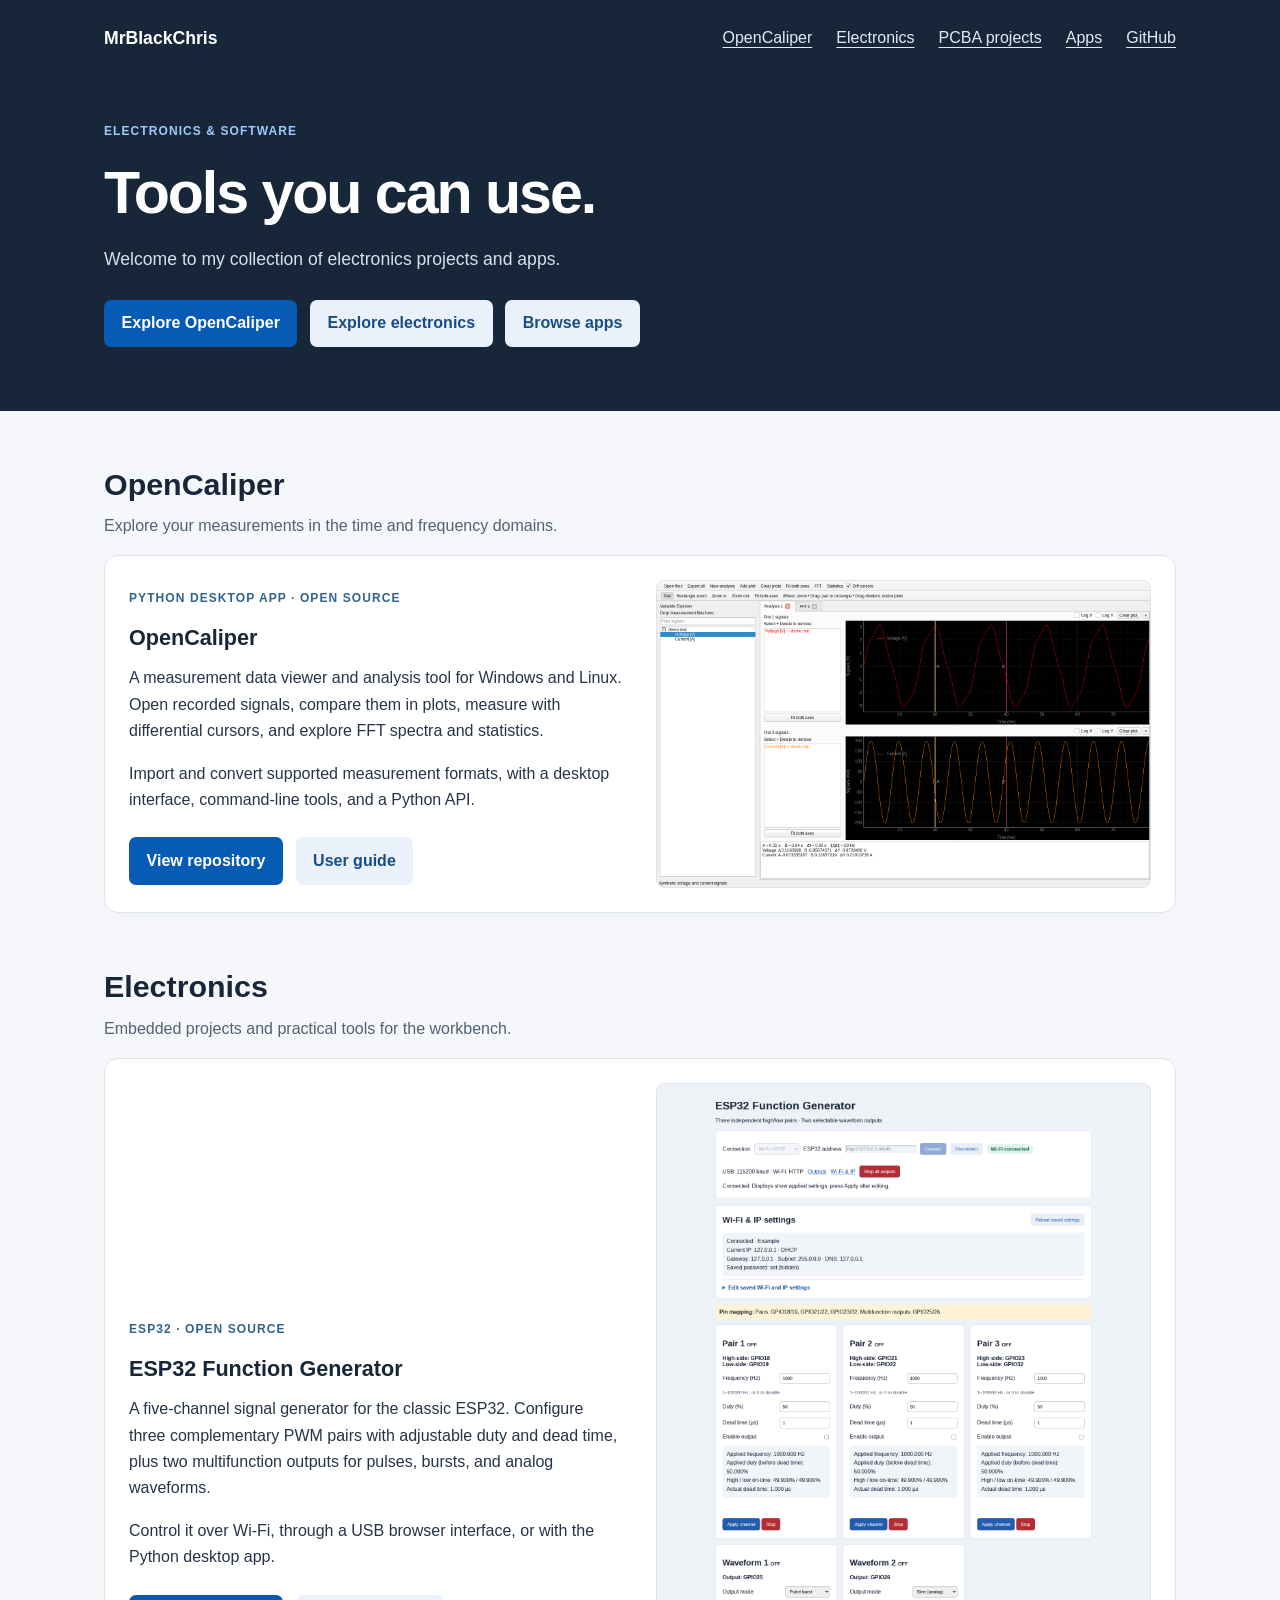
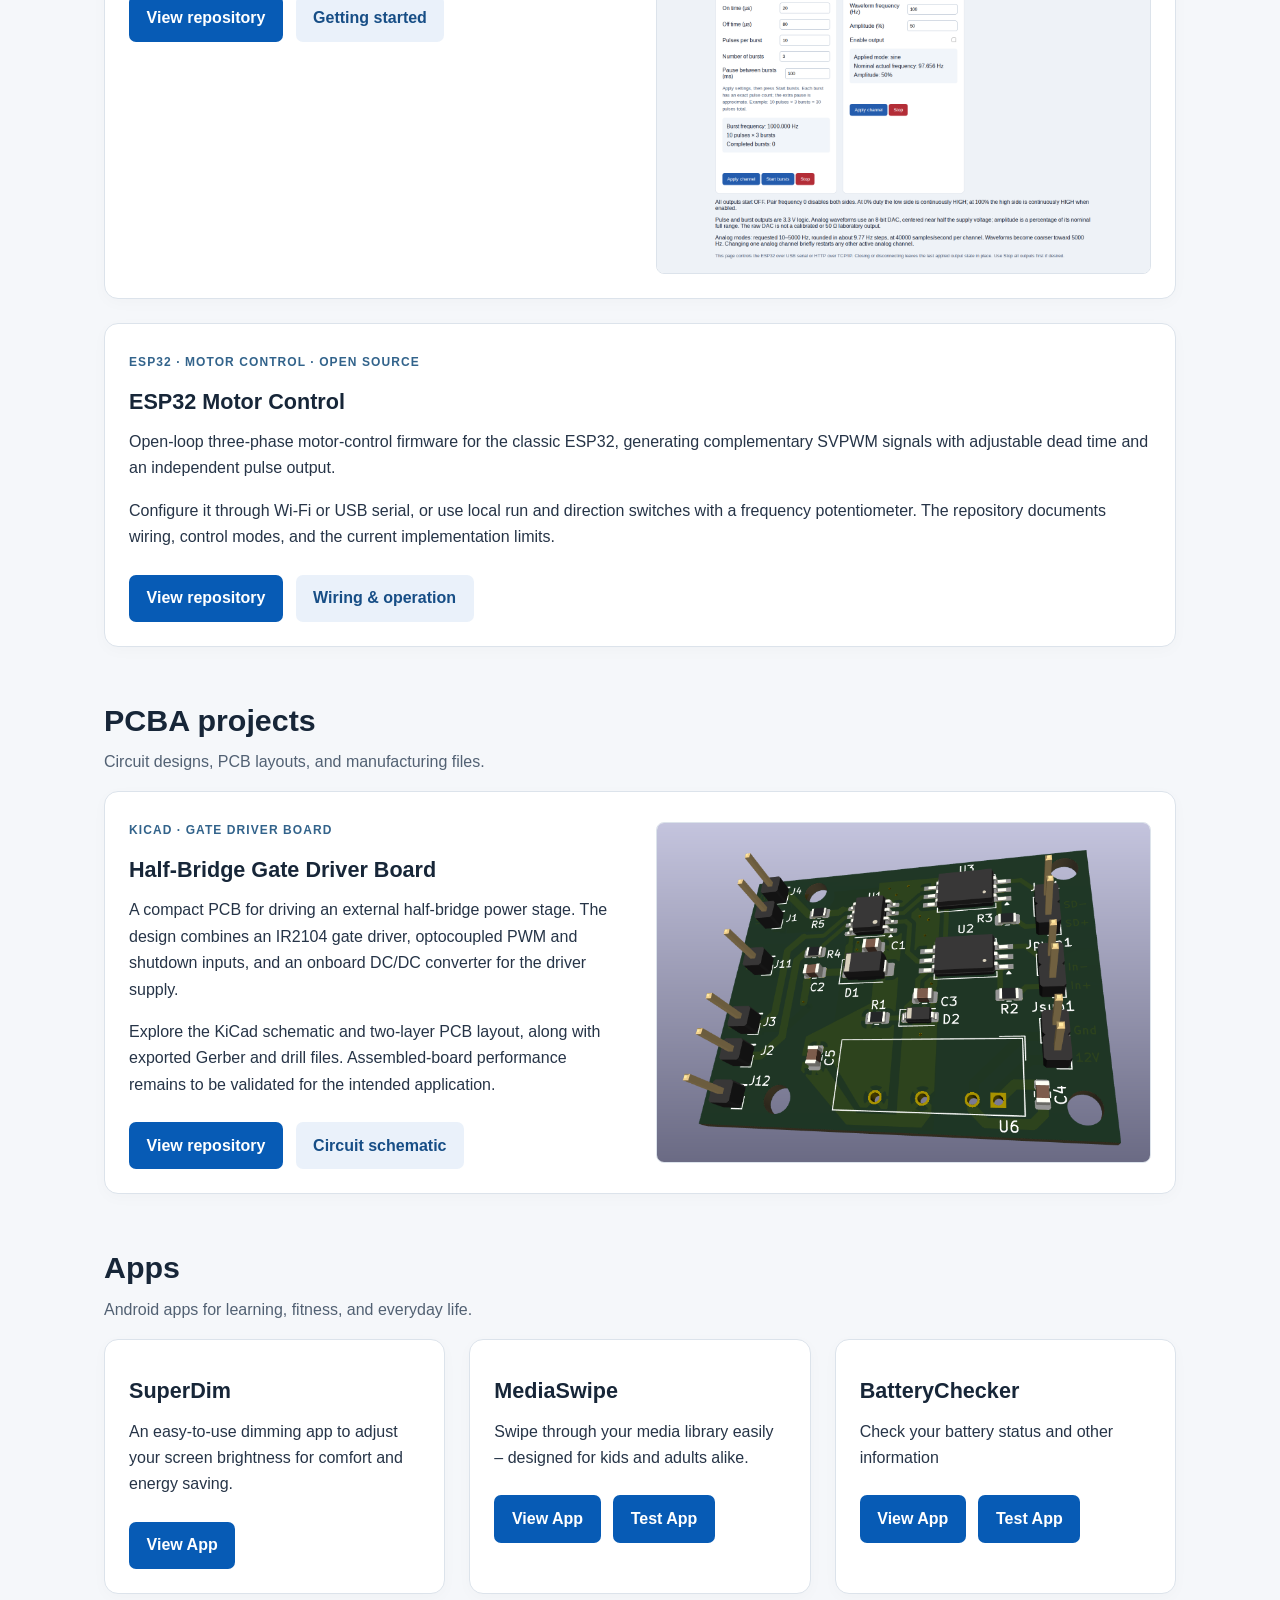
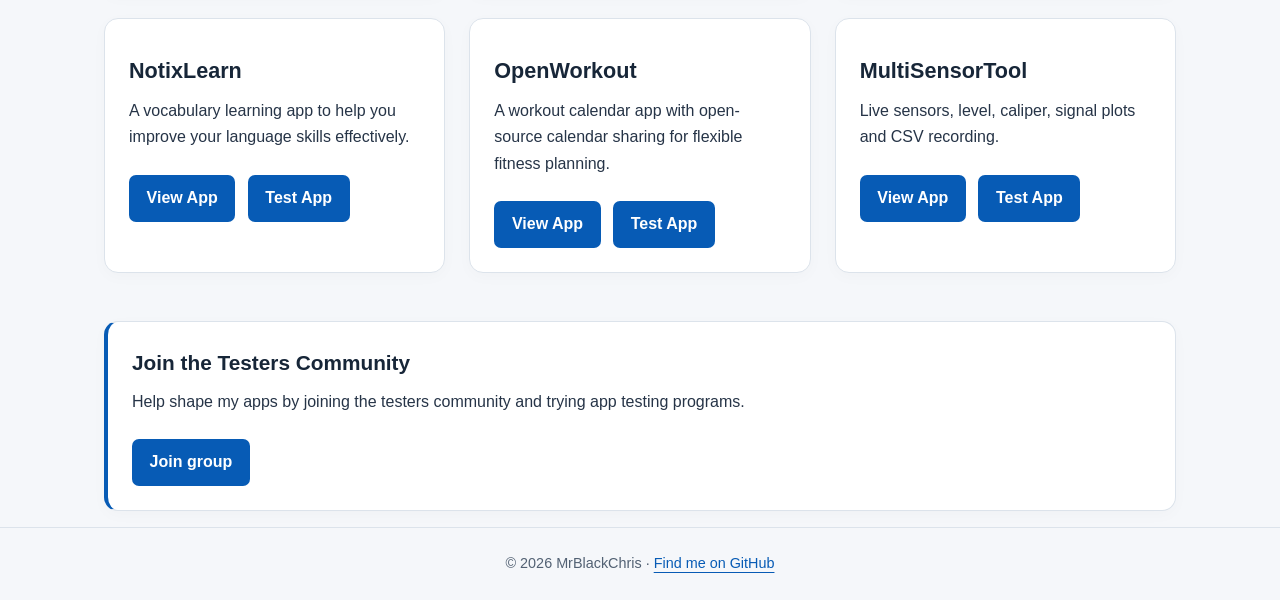
==== commit 99579e00: "added multisensortool" ====
--- a/index.html
+++ b/index.html
@@ -165,6 +165,12 @@
       <a class="button" href="https://play.google.com/store/apps/details?id=com.openworkout.app" target="_blank" rel="noopener noreferrer">View App</a>
       <a class="button" href="https://play.google.com/apps/testing/com.openworkout.app" target="_blank" rel="noopener noreferrer">Test App</a>
     </article>
+    <article class="card">
+      <h3>MultiSensorTool</h3>
+      <p>Live sensors, level, caliper, signal plots and CSV recording.</p>
+      <a class="button" href="https://play.google.com/store/apps/details?id=com.multisensortool.app" target="_blank" rel="noopener noreferrer">View App</a>
+      <a class="button" href="https://play.google.com/apps/testing/com.multisensortool.app" target="_blank" rel="noopener noreferrer">Test App</a>
+    </article>
       </div>
     </section>
     <aside class="card community" aria-labelledby="community-title">
